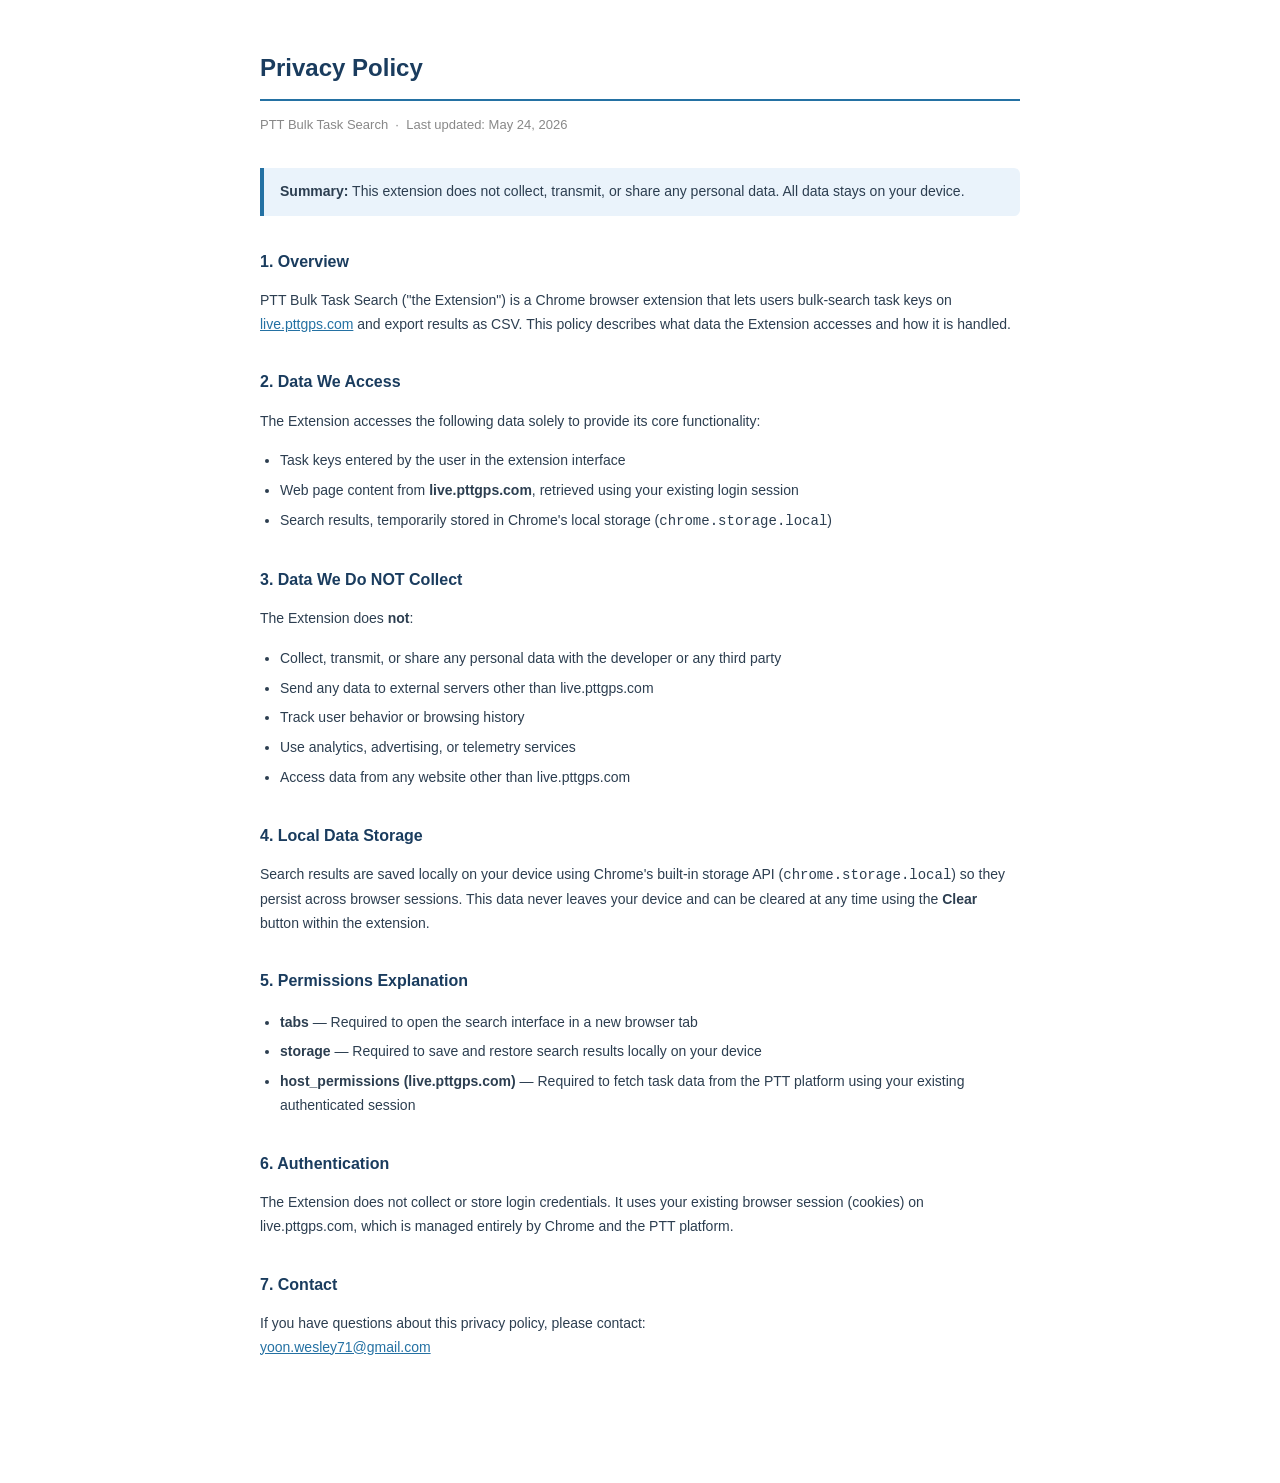
==== docs/privacy-policy.html @ d26beb0d "Add Privacy Policy page for Chrome Web Store submission Hosted via GitHub Pages at docs/privacy-poli" ====
<!DOCTYPE html>
<html lang="en">
<head>
  <meta charset="UTF-8">
  <meta name="viewport" content="width=device-width, initial-scale=1.0">
  <title>Privacy Policy – PTT Bulk Task Search</title>
  <style>
    body {
      font-family: 'Segoe UI', Arial, sans-serif;
      max-width: 760px;
      margin: 48px auto;
      padding: 0 24px 64px;
      color: #2c3e50;
      line-height: 1.7;
    }
    h1 {
      font-size: 24px;
      color: #1a3c5e;
      border-bottom: 2px solid #2471a3;
      padding-bottom: 10px;
      margin-bottom: 6px;
    }
    .meta { font-size: 13px; color: #888; margin-bottom: 32px; }
    h2 { font-size: 16px; color: #1a3c5e; margin-top: 32px; }
    p, li { font-size: 14px; }
    ul { padding-left: 20px; }
    li { margin-bottom: 6px; }
    .highlight {
      background: #eaf3fb;
      border-left: 4px solid #2471a3;
      padding: 12px 16px;
      border-radius: 0 6px 6px 0;
      font-size: 14px;
      margin: 24px 0;
    }
    a { color: #2471a3; }
  </style>
</head>
<body>

  <h1>Privacy Policy</h1>
  <p class="meta">PTT Bulk Task Search &nbsp;·&nbsp; Last updated: May 24, 2026</p>

  <div class="highlight">
    <strong>Summary:</strong> This extension does not collect, transmit, or share any personal data.
    All data stays on your device.
  </div>

  <h2>1. Overview</h2>
  <p>
    PTT Bulk Task Search ("the Extension") is a Chrome browser extension that lets users
    bulk-search task keys on <a href="https://live.pttgps.com" target="_blank">live.pttgps.com</a>
    and export results as CSV. This policy describes what data the Extension accesses and how it is handled.
  </p>

  <h2>2. Data We Access</h2>
  <p>The Extension accesses the following data solely to provide its core functionality:</p>
  <ul>
    <li>Task keys entered by the user in the extension interface</li>
    <li>Web page content from <strong>live.pttgps.com</strong>, retrieved using your existing login session</li>
    <li>Search results, temporarily stored in Chrome's local storage (<code>chrome.storage.local</code>)</li>
  </ul>

  <h2>3. Data We Do NOT Collect</h2>
  <p>The Extension does <strong>not</strong>:</p>
  <ul>
    <li>Collect, transmit, or share any personal data with the developer or any third party</li>
    <li>Send any data to external servers other than live.pttgps.com</li>
    <li>Track user behavior or browsing history</li>
    <li>Use analytics, advertising, or telemetry services</li>
    <li>Access data from any website other than live.pttgps.com</li>
  </ul>

  <h2>4. Local Data Storage</h2>
  <p>
    Search results are saved locally on your device using Chrome's built-in storage API
    (<code>chrome.storage.local</code>) so they persist across browser sessions.
    This data never leaves your device and can be cleared at any time using the
    <strong>Clear</strong> button within the extension.
  </p>

  <h2>5. Permissions Explanation</h2>
  <ul>
    <li><strong>tabs</strong> — Required to open the search interface in a new browser tab</li>
    <li><strong>storage</strong> — Required to save and restore search results locally on your device</li>
    <li><strong>host_permissions (live.pttgps.com)</strong> — Required to fetch task data from the PTT
      platform using your existing authenticated session</li>
  </ul>

  <h2>6. Authentication</h2>
  <p>
    The Extension does not collect or store login credentials. It uses your existing
    browser session (cookies) on live.pttgps.com, which is managed entirely by Chrome
    and the PTT platform.
  </p>

  <h2>7. Contact</h2>
  <p>
    If you have questions about this privacy policy, please contact:<br>
    <a href="mailto:yoon.wesley71@gmail.com">yoon.wesley71@gmail.com</a>
  </p>

</body>
</html>
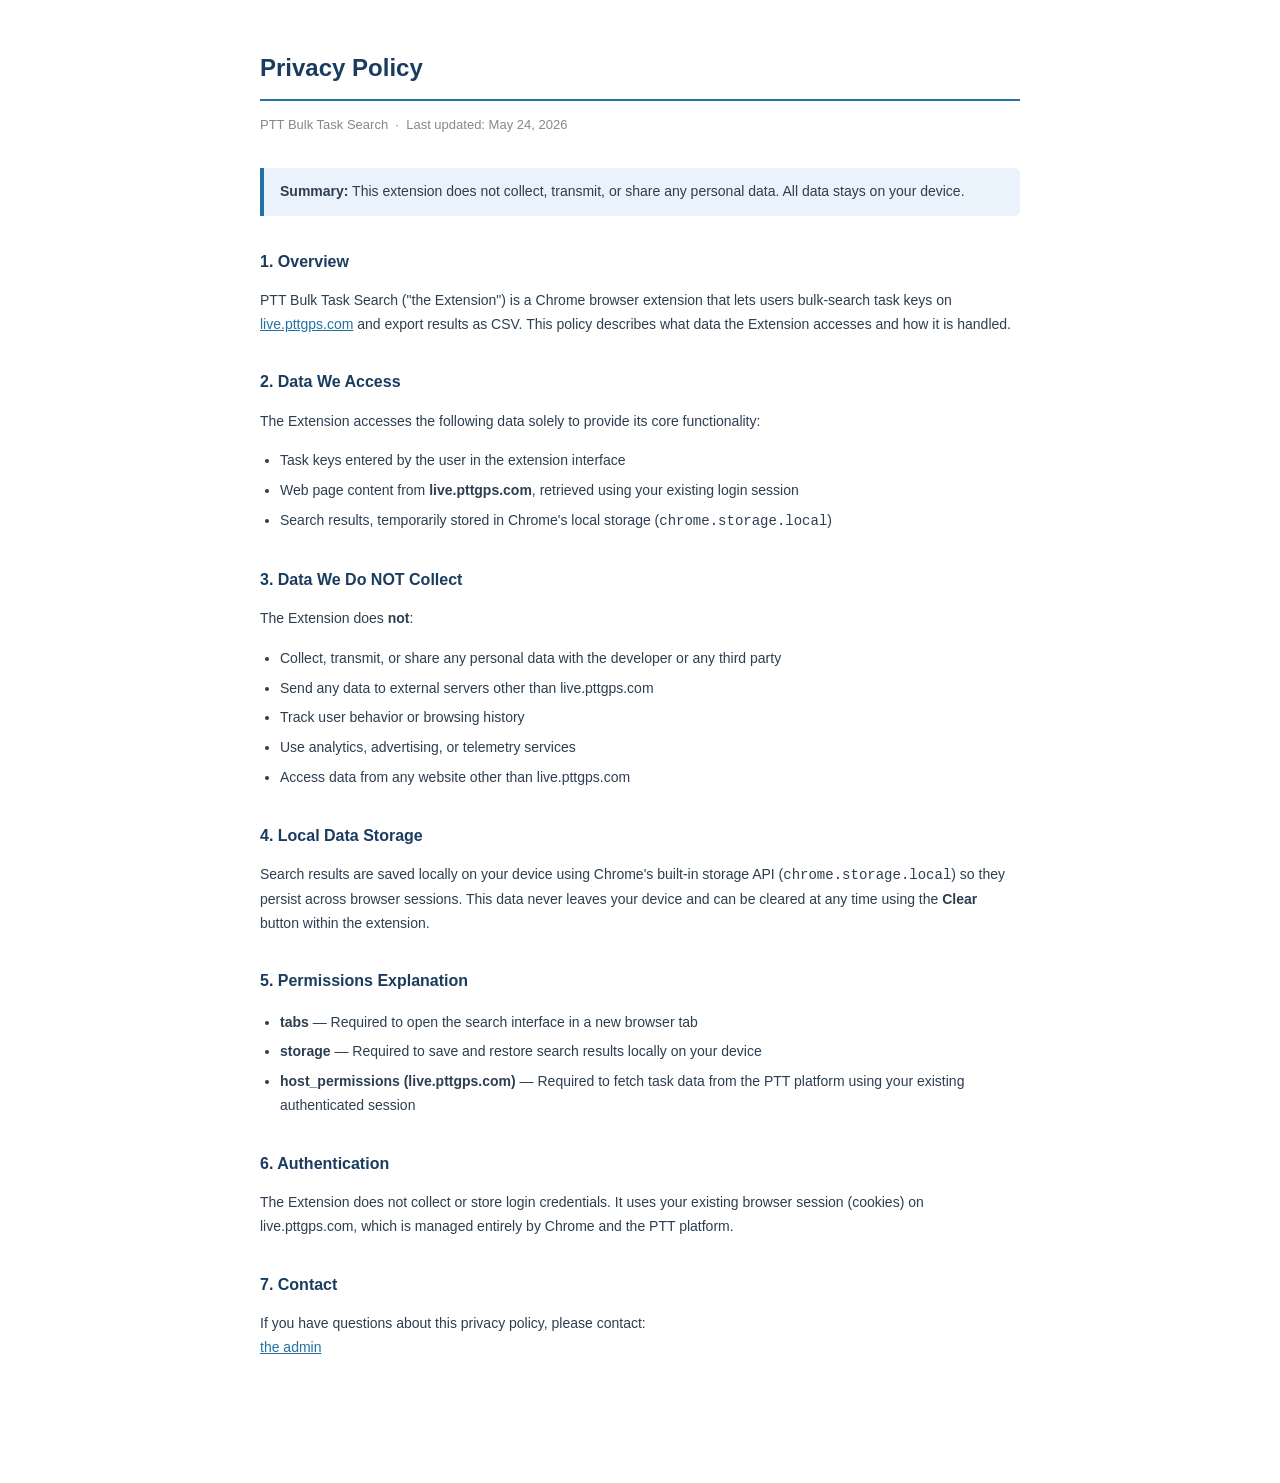
==== commit 086e374b: "Update contact email in privacy policy" ====
--- a/docs/privacy-policy.html
+++ b/docs/privacy-policy.html
@@ -97,7 +97,7 @@
   <h2>7. Contact</h2>
   <p>
     If you have questions about this privacy policy, please contact:<br>
-    <a href="mailto:yoon.wesley71@gmail.com">yoon.wesley71@gmail.com</a>
+    <a href="mailto:yoon.wesley71@gmail.com">the admin</a>
   </p>
 
 </body>
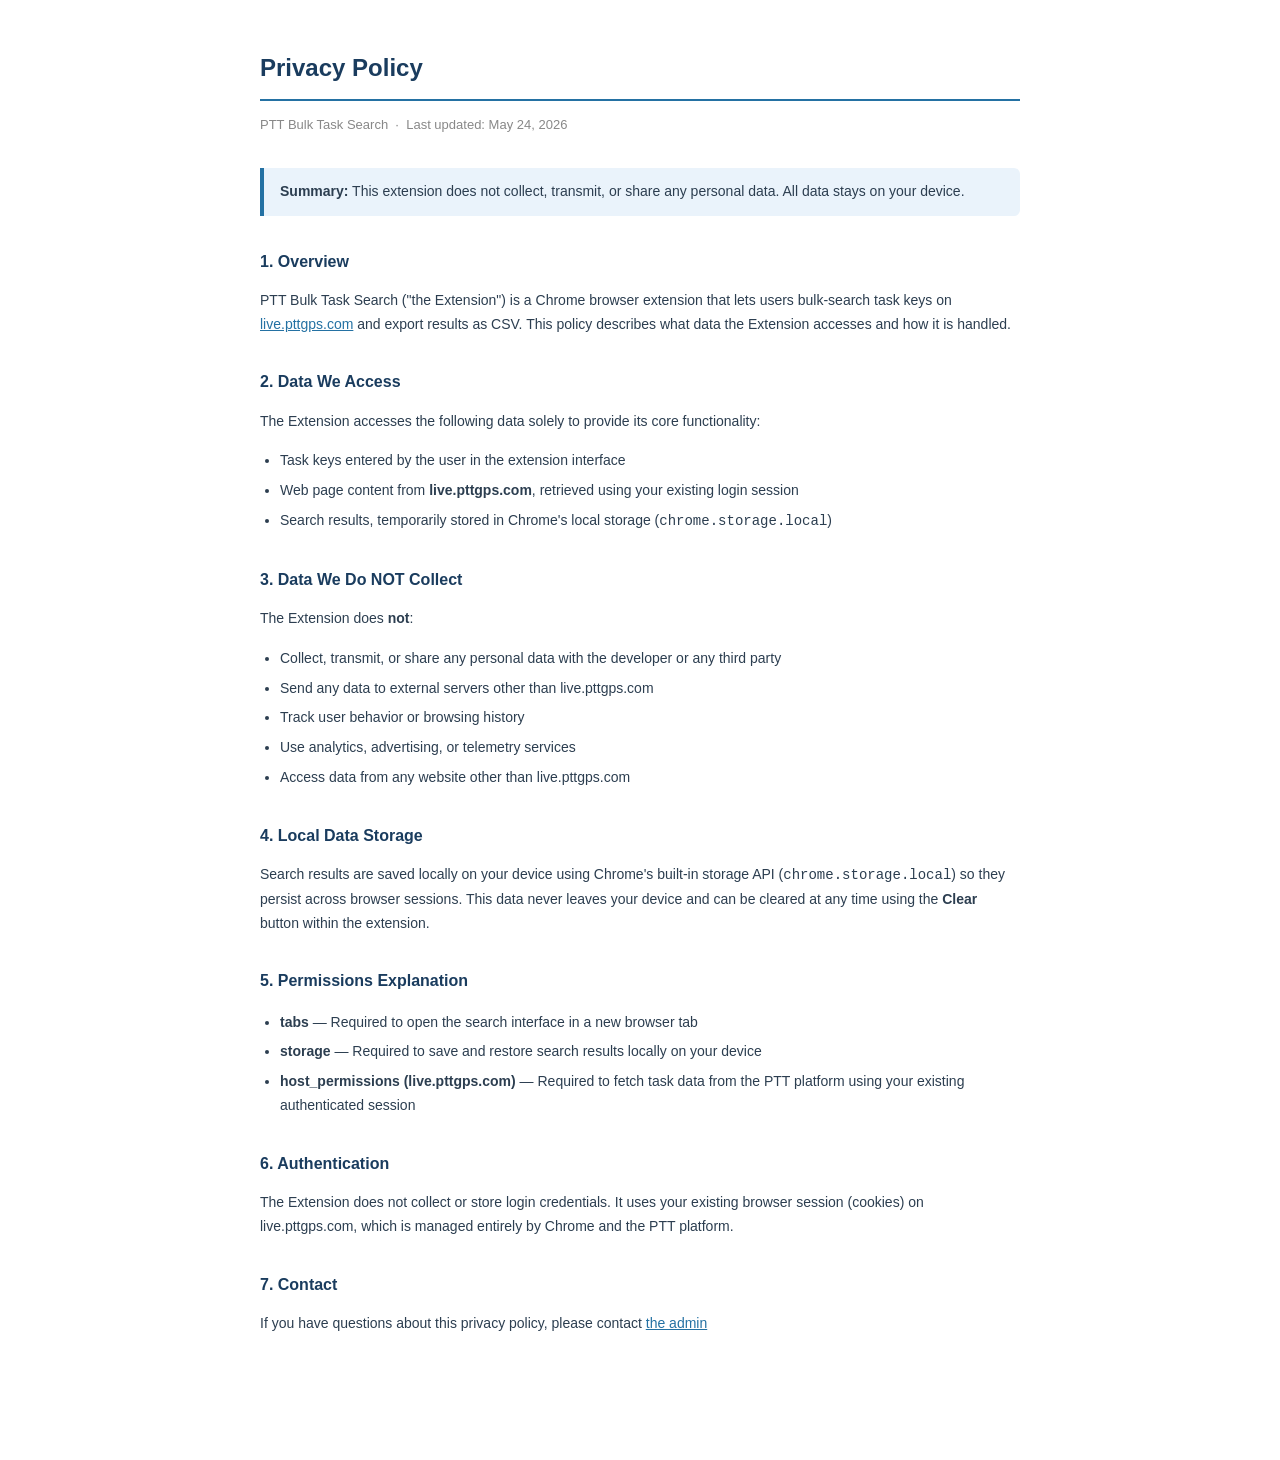
==== commit 5ce6c016: "Refactor contact information paragraph in privacy policy" ====
--- a/docs/privacy-policy.html
+++ b/docs/privacy-policy.html
@@ -96,8 +96,7 @@
 
   <h2>7. Contact</h2>
   <p>
-    If you have questions about this privacy policy, please contact:<br>
-    <a href="mailto:yoon.wesley71@gmail.com">the admin</a>
+    If you have questions about this privacy policy, please contact <a href="mailto:yoon.wesley71@gmail.com">the admin</a>
   </p>
 
 </body>
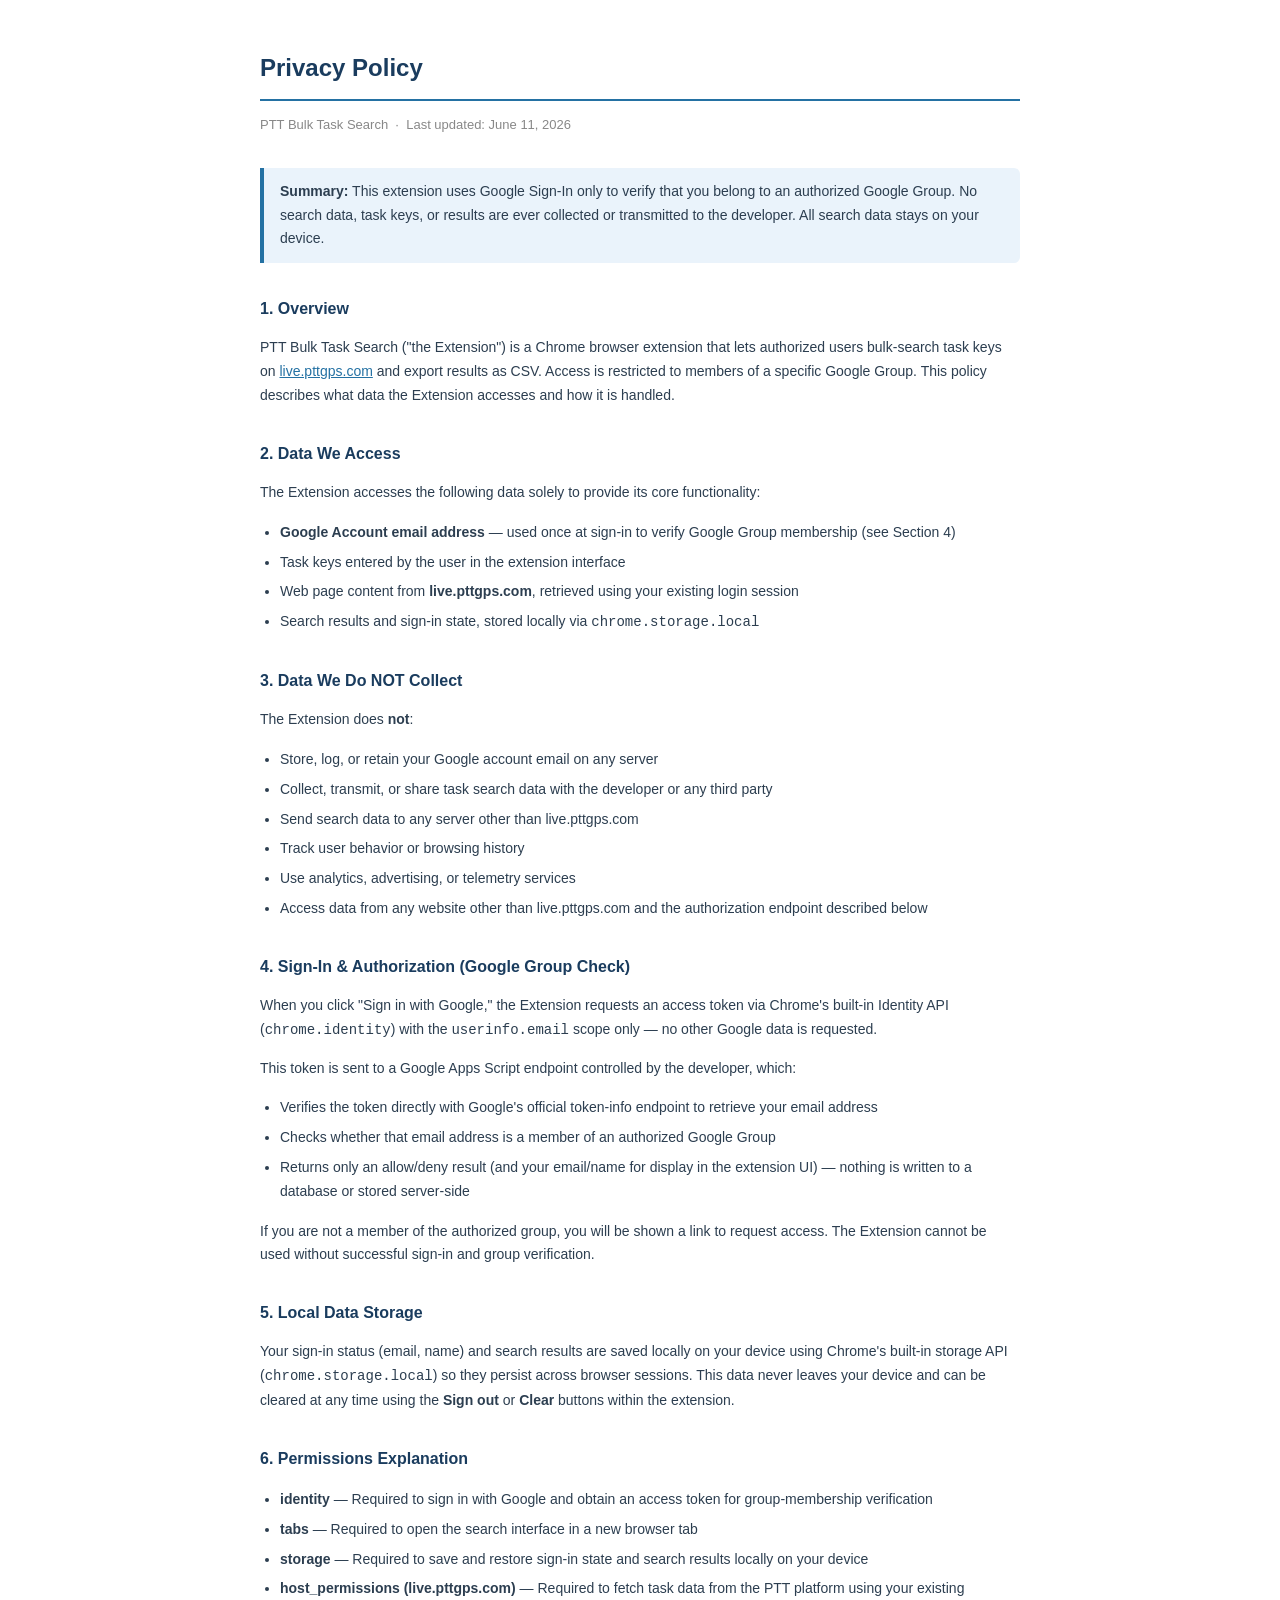
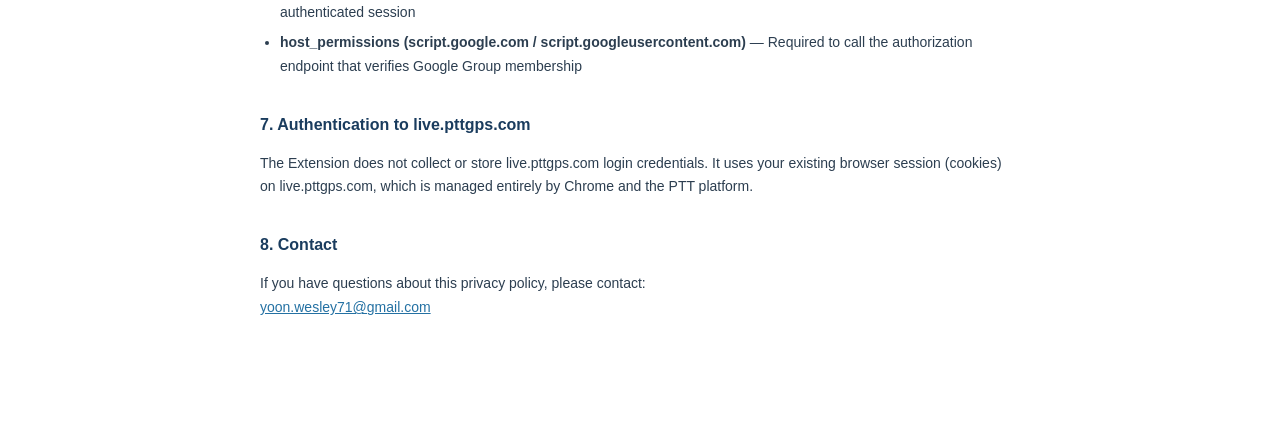
==== commit 2268fdfb: "Add Google Group auth (v4.4) and update privacy policy / store listing draft" ====
--- a/docs/privacy-policy.html
+++ b/docs/privacy-policy.html
@@ -39,64 +39,101 @@
 <body>
 
   <h1>Privacy Policy</h1>
-  <p class="meta">PTT Bulk Task Search &nbsp;·&nbsp; Last updated: May 24, 2026</p>
+  <p class="meta">PTT Bulk Task Search &nbsp;·&nbsp; Last updated: June 11, 2026</p>
 
   <div class="highlight">
-    <strong>Summary:</strong> This extension does not collect, transmit, or share any personal data.
-    All data stays on your device.
+    <strong>Summary:</strong> This extension uses Google Sign-In only to verify that you
+    belong to an authorized Google Group. No search data, task keys, or results are ever
+    collected or transmitted to the developer. All search data stays on your device.
   </div>
 
   <h2>1. Overview</h2>
   <p>
-    PTT Bulk Task Search ("the Extension") is a Chrome browser extension that lets users
-    bulk-search task keys on <a href="https://live.pttgps.com" target="_blank">live.pttgps.com</a>
-    and export results as CSV. This policy describes what data the Extension accesses and how it is handled.
+    PTT Bulk Task Search ("the Extension") is a Chrome browser extension that lets
+    authorized users bulk-search task keys on
+    <a href="https://live.pttgps.com" target="_blank">live.pttgps.com</a>
+    and export results as CSV. Access is restricted to members of a specific Google Group.
+    This policy describes what data the Extension accesses and how it is handled.
   </p>
 
   <h2>2. Data We Access</h2>
   <p>The Extension accesses the following data solely to provide its core functionality:</p>
   <ul>
+    <li><strong>Google Account email address</strong> — used once at sign-in to verify
+      Google Group membership (see Section 4)</li>
     <li>Task keys entered by the user in the extension interface</li>
     <li>Web page content from <strong>live.pttgps.com</strong>, retrieved using your existing login session</li>
-    <li>Search results, temporarily stored in Chrome's local storage (<code>chrome.storage.local</code>)</li>
+    <li>Search results and sign-in state, stored locally via <code>chrome.storage.local</code></li>
   </ul>
 
   <h2>3. Data We Do NOT Collect</h2>
   <p>The Extension does <strong>not</strong>:</p>
   <ul>
-    <li>Collect, transmit, or share any personal data with the developer or any third party</li>
-    <li>Send any data to external servers other than live.pttgps.com</li>
+    <li>Store, log, or retain your Google account email on any server</li>
+    <li>Collect, transmit, or share task search data with the developer or any third party</li>
+    <li>Send search data to any server other than live.pttgps.com</li>
     <li>Track user behavior or browsing history</li>
     <li>Use analytics, advertising, or telemetry services</li>
-    <li>Access data from any website other than live.pttgps.com</li>
+    <li>Access data from any website other than live.pttgps.com and the authorization
+      endpoint described below</li>
   </ul>
 
-  <h2>4. Local Data Storage</h2>
+  <h2>4. Sign-In &amp; Authorization (Google Group Check)</h2>
   <p>
-    Search results are saved locally on your device using Chrome's built-in storage API
-    (<code>chrome.storage.local</code>) so they persist across browser sessions.
-    This data never leaves your device and can be cleared at any time using the
-    <strong>Clear</strong> button within the extension.
+    When you click "Sign in with Google," the Extension requests an access token via
+    Chrome's built-in Identity API (<code>chrome.identity</code>) with the
+    <code>userinfo.email</code> scope only — no other Google data is requested.
+  </p>
+  <p>
+    This token is sent to a Google Apps Script endpoint controlled by the developer,
+    which:
+  </p>
+  <ul>
+    <li>Verifies the token directly with Google's official token-info endpoint to
+      retrieve your email address</li>
+    <li>Checks whether that email address is a member of an authorized Google Group</li>
+    <li>Returns only an allow/deny result (and your email/name for display in the
+      extension UI) — nothing is written to a database or stored server-side</li>
+  </ul>
+  <p>
+    If you are not a member of the authorized group, you will be shown a link to
+    request access. The Extension cannot be used without successful sign-in and group
+    verification.
   </p>
 
-  <h2>5. Permissions Explanation</h2>
+  <h2>5. Local Data Storage</h2>
+  <p>
+    Your sign-in status (email, name) and search results are saved locally on your
+    device using Chrome's built-in storage API (<code>chrome.storage.local</code>) so
+    they persist across browser sessions. This data never leaves your device and can be
+    cleared at any time using the <strong>Sign out</strong> or <strong>Clear</strong>
+    buttons within the extension.
+  </p>
+
+  <h2>6. Permissions Explanation</h2>
   <ul>
+    <li><strong>identity</strong> — Required to sign in with Google and obtain an
+      access token for group-membership verification</li>
     <li><strong>tabs</strong> — Required to open the search interface in a new browser tab</li>
-    <li><strong>storage</strong> — Required to save and restore search results locally on your device</li>
-    <li><strong>host_permissions (live.pttgps.com)</strong> — Required to fetch task data from the PTT
-      platform using your existing authenticated session</li>
+    <li><strong>storage</strong> — Required to save and restore sign-in state and
+      search results locally on your device</li>
+    <li><strong>host_permissions (live.pttgps.com)</strong> — Required to fetch task data
+      from the PTT platform using your existing authenticated session</li>
+    <li><strong>host_permissions (script.google.com / script.googleusercontent.com)</strong>
+      — Required to call the authorization endpoint that verifies Google Group membership</li>
   </ul>
 
-  <h2>6. Authentication</h2>
+  <h2>7. Authentication to live.pttgps.com</h2>
   <p>
-    The Extension does not collect or store login credentials. It uses your existing
-    browser session (cookies) on live.pttgps.com, which is managed entirely by Chrome
-    and the PTT platform.
+    The Extension does not collect or store live.pttgps.com login credentials. It uses
+    your existing browser session (cookies) on live.pttgps.com, which is managed
+    entirely by Chrome and the PTT platform.
   </p>
 
-  <h2>7. Contact</h2>
+  <h2>8. Contact</h2>
   <p>
-    If you have questions about this privacy policy, please contact <a href="mailto:yoon.wesley71@gmail.com">the admin</a>
+    If you have questions about this privacy policy, please contact:<br>
+    <a href="mailto:yoon.wesley71@gmail.com">yoon.wesley71@gmail.com</a>
   </p>
 
 </body>
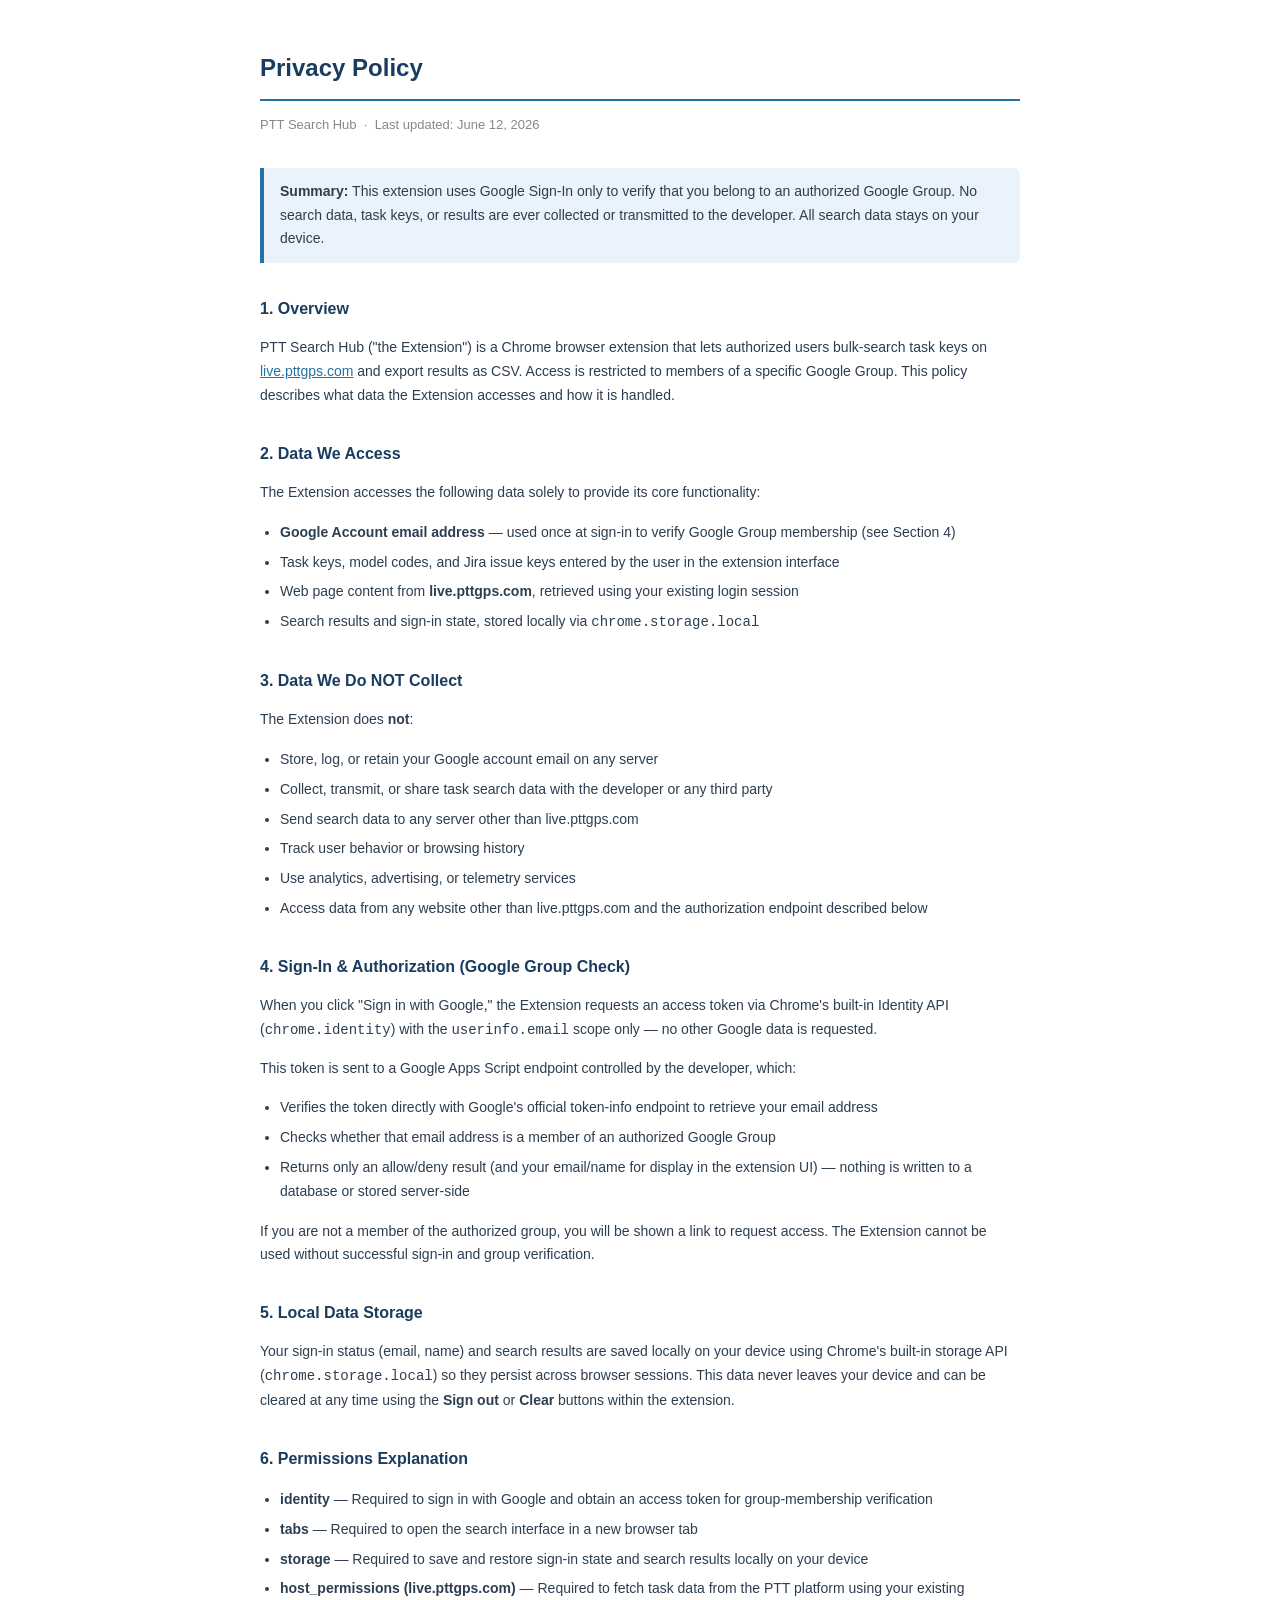
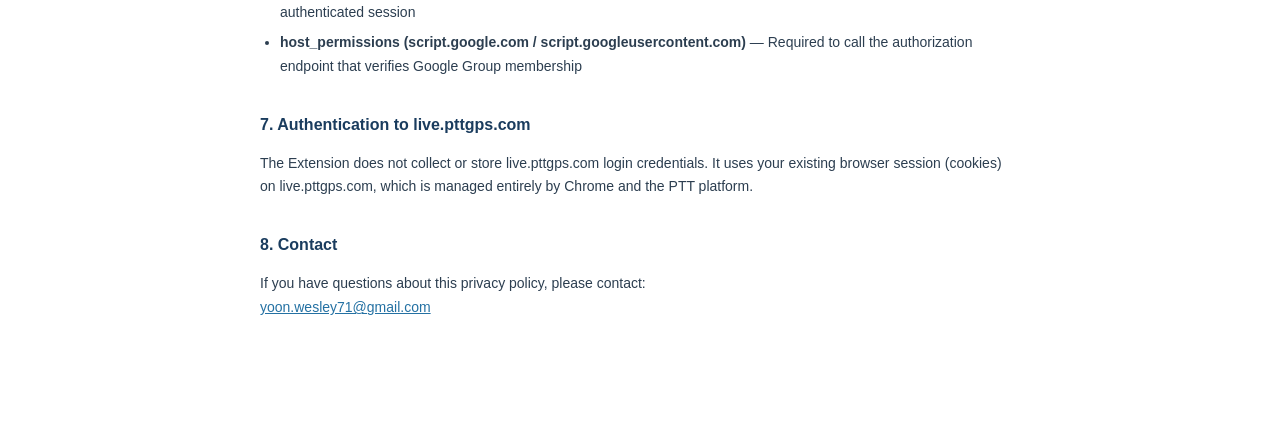
==== commit 45fe2a7e: "Add PTT Search Hub v5.0 — unified Task Key / Model Code / Jira Key search - Merge PTT Bulk Task Sear" ====
--- a/docs/privacy-policy.html
+++ b/docs/privacy-policy.html
@@ -3,7 +3,7 @@
 <head>
   <meta charset="UTF-8">
   <meta name="viewport" content="width=device-width, initial-scale=1.0">
-  <title>Privacy Policy – PTT Bulk Task Search</title>
+  <title>Privacy Policy – PTT Search Hub</title>
   <style>
     body {
       font-family: 'Segoe UI', Arial, sans-serif;
@@ -39,7 +39,7 @@
 <body>
 
   <h1>Privacy Policy</h1>
-  <p class="meta">PTT Bulk Task Search &nbsp;·&nbsp; Last updated: June 11, 2026</p>
+  <p class="meta">PTT Search Hub &nbsp;·&nbsp; Last updated: June 12, 2026</p>
 
   <div class="highlight">
     <strong>Summary:</strong> This extension uses Google Sign-In only to verify that you
@@ -49,7 +49,7 @@
 
   <h2>1. Overview</h2>
   <p>
-    PTT Bulk Task Search ("the Extension") is a Chrome browser extension that lets
+    PTT Search Hub ("the Extension") is a Chrome browser extension that lets
     authorized users bulk-search task keys on
     <a href="https://live.pttgps.com" target="_blank">live.pttgps.com</a>
     and export results as CSV. Access is restricted to members of a specific Google Group.
@@ -61,7 +61,7 @@
   <ul>
     <li><strong>Google Account email address</strong> — used once at sign-in to verify
       Google Group membership (see Section 4)</li>
-    <li>Task keys entered by the user in the extension interface</li>
+    <li>Task keys, model codes, and Jira issue keys entered by the user in the extension interface</li>
     <li>Web page content from <strong>live.pttgps.com</strong>, retrieved using your existing login session</li>
     <li>Search results and sign-in state, stored locally via <code>chrome.storage.local</code></li>
   </ul>
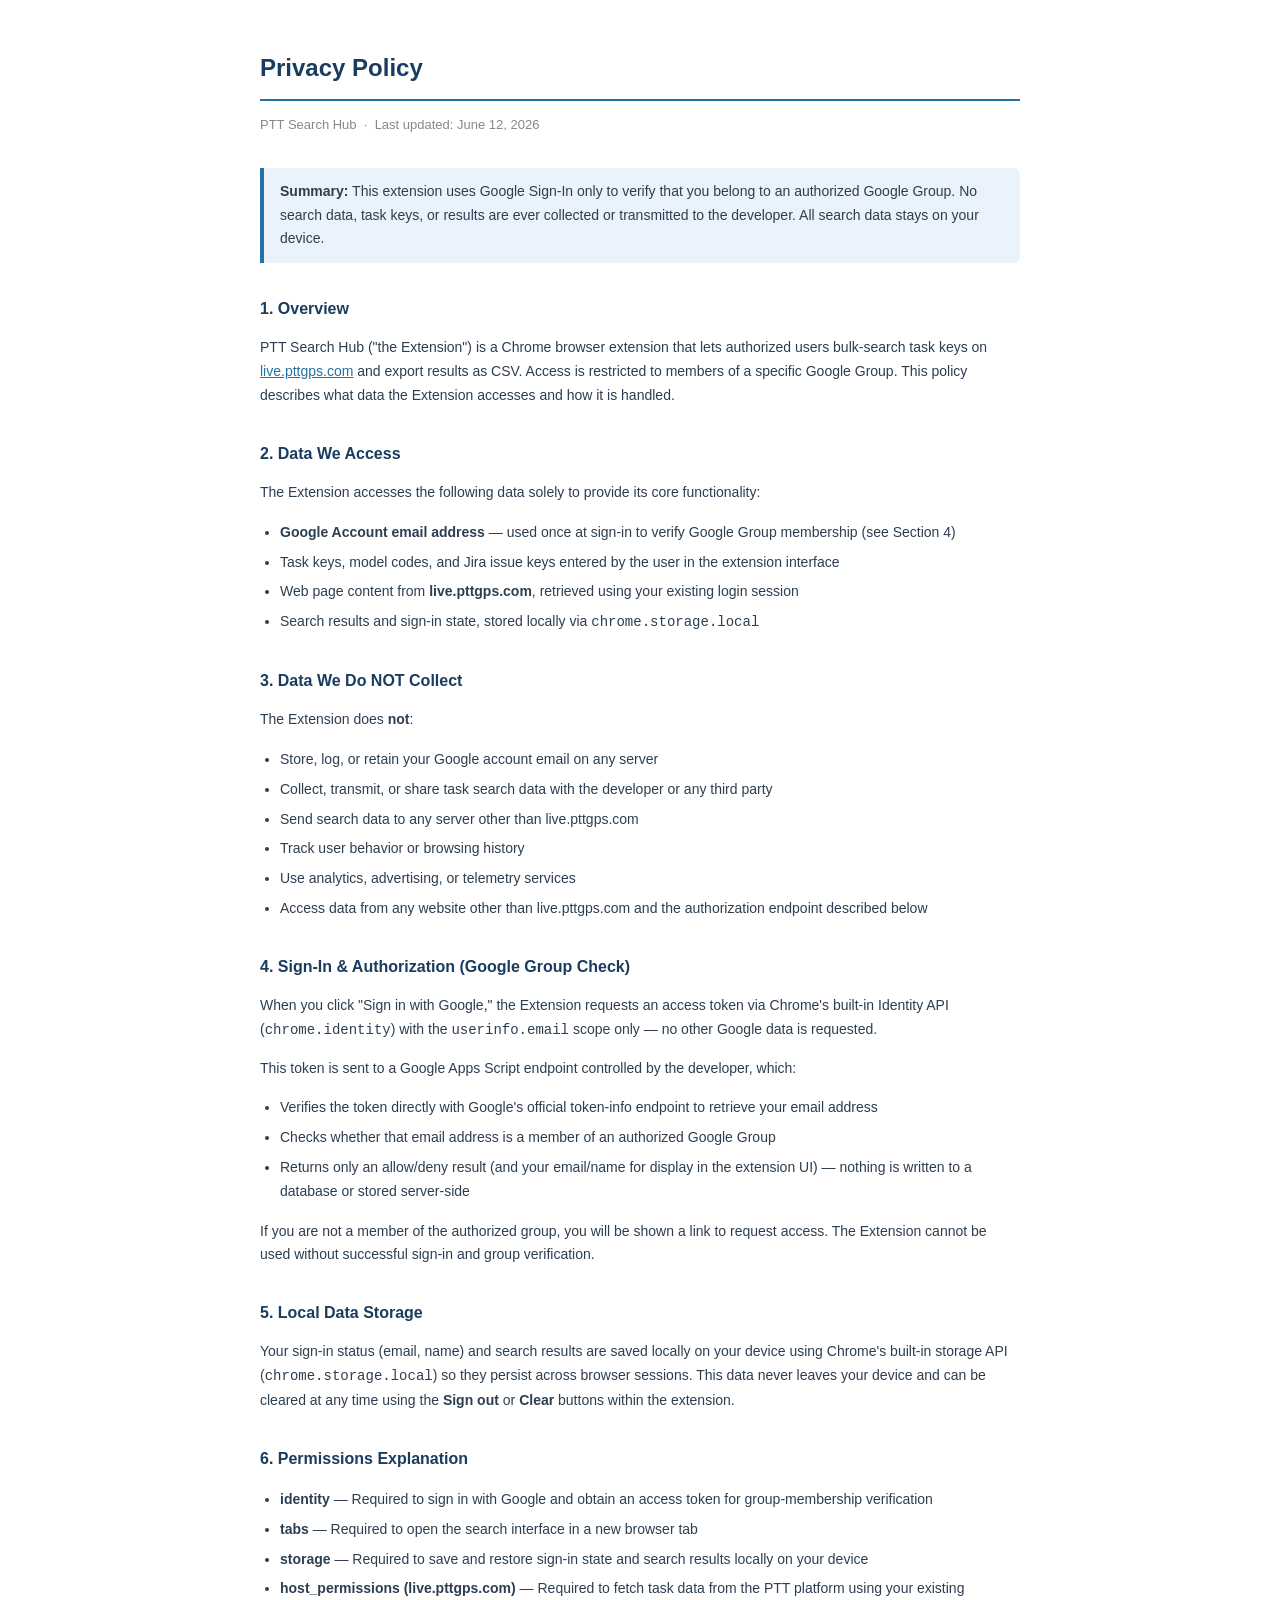
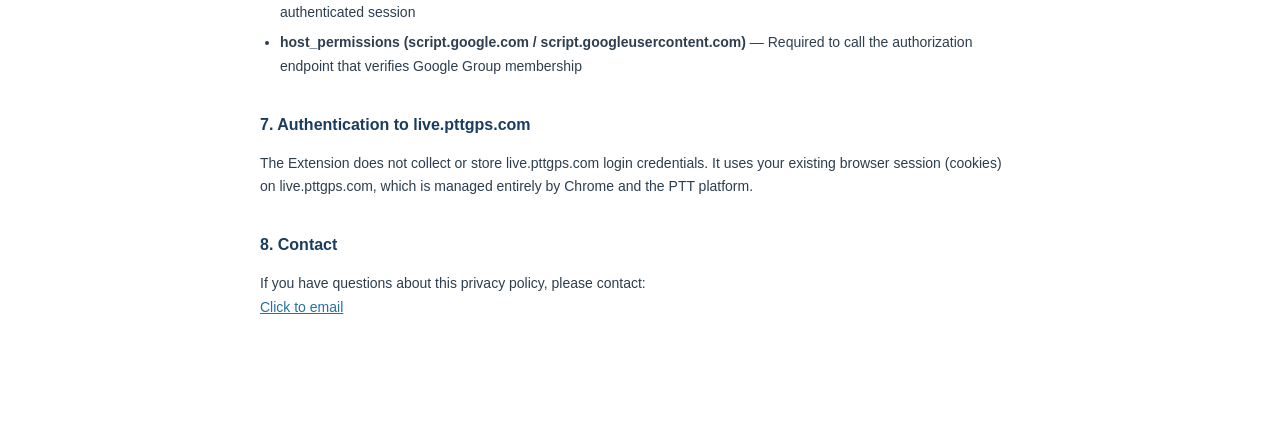
==== commit f4889f68: "Update contact email in privacy policy" ====
--- a/docs/privacy-policy.html
+++ b/docs/privacy-policy.html
@@ -133,7 +133,7 @@
   <h2>8. Contact</h2>
   <p>
     If you have questions about this privacy policy, please contact:<br>
-    <a href="mailto:yoon.wesley71@gmail.com">yoon.wesley71@gmail.com</a>
+    <a href="mailto:kr-lge-content-ops@concentrix.com">Click to email</a>
   </p>
 
 </body>
